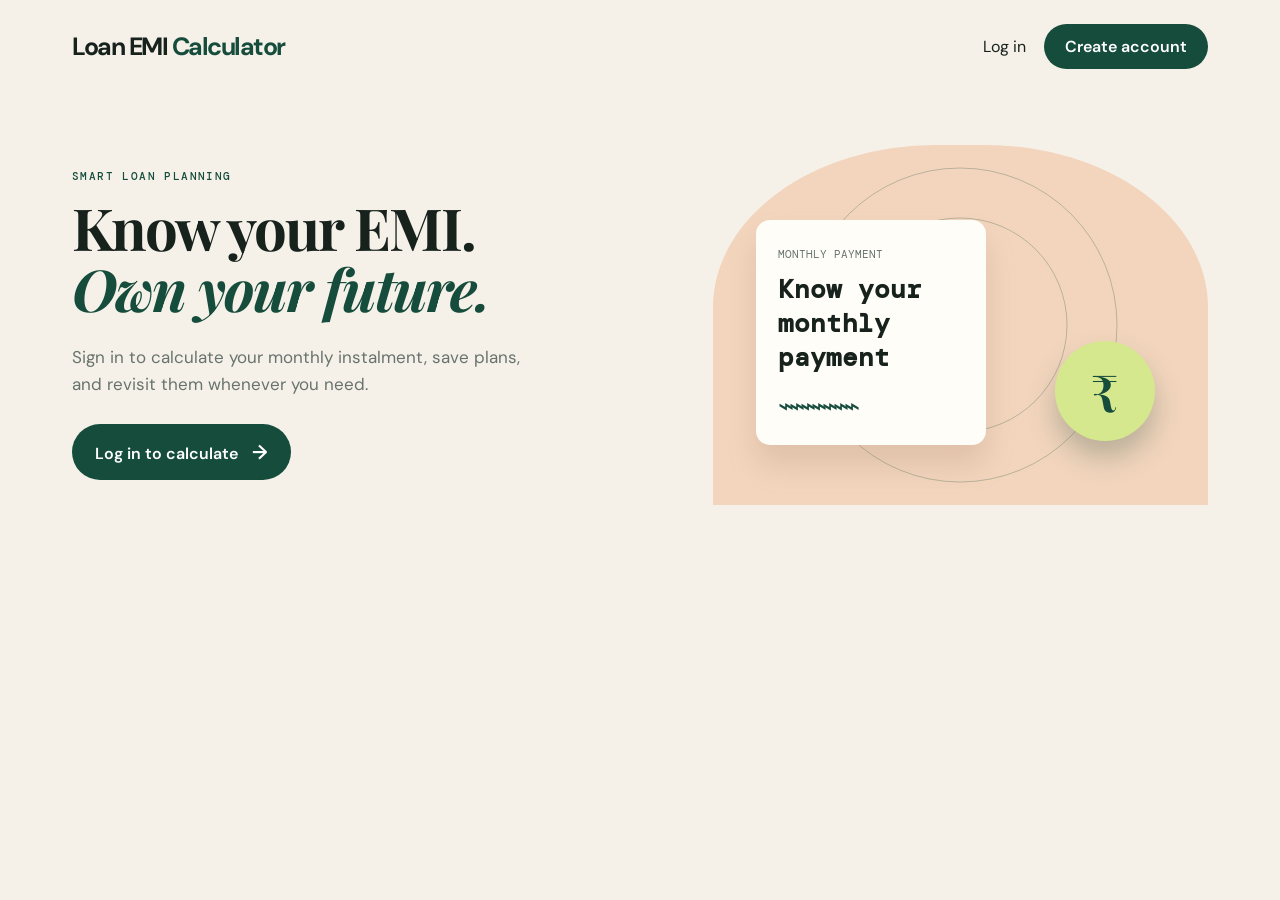
==== index.html @ 51493fc9 "Add files via upload" ====
<!doctype html>
<html lang="en">
<head><meta charset="utf-8"><meta name="viewport" content="width=device-width,initial-scale=1"><title>Loan EMI Calculator</title><link rel="stylesheet" href="/style.css"></head>
<body>
  <main>
    <nav><a class="brand" href="#" id="brandLink">Loan EMI <span>Calculator</span></a><div id="nav-actions"><button class="link" onclick="showAuth('login')">Log in</button><button class="pill" onclick="showAuth('signup')">Create account</button></div></nav>
    <section id="landing" class="hero"><div><p class="eyebrow">SMART LOAN PLANNING</p><h1>Know your EMI.<br><em>Own your future.</em></h1><p class="intro">Sign in to calculate your monthly instalment, save plans, and revisit them whenever you need.</p><button class="pill large" id="landingCta">Log in to calculate <span>&rarr;</span></button></div><div class="hero-art"><div class="orbit o1"></div><div class="orbit o2"></div><div class="card-mini"><small>MONTHLY PAYMENT</small><strong id="hero-emi">Know your<br>monthly payment</strong><div class="spark">⌁⌁⌁⌁⌁⌁⌁</div></div><div class="coin">₹</div></div></section>
    <div id="appView" class="hidden">
      <section id="calculator" class="calc-wrap"><div class="form-panel"><p class="eyebrow">LOAN CALCULATOR</p><h2>Build your repayment plan</h2><label>Loan amount <output id="amountOut">₹ 25,00,000</output></label><input id="amount" type="range" min="100000" max="10000000" step="50000" value="2500000"><div class="range-ends"><span>₹ 1 lakh</span><span>₹ 1 crore</span></div><label>Interest rate <output id="rateOut">8.5%</output></label><input id="rate" type="range" min="1" max="25" step="0.1" value="8.5"><div class="range-ends"><span>1%</span><span>25%</span></div><label>Loan tenure <output id="tenureOut">10 years</output></label><input id="tenure" type="range" min="1" max="30" value="10"><div class="range-ends"><span>1 year</span><span>30 years</span></div><div class="save-row"><input id="loanName" placeholder="Name this plan (optional)"><button class="pill" id="saveBtn">Save plan</button></div></div><div class="result-panel"><p class="eyebrow">YOUR ESTIMATE</p><p class="result-label">Monthly EMI</p><div class="emi" id="emi">₹ 0</div><p class="result-note">for <span id="months">120</span> monthly payments</p><div class="breakdown"><div><span>Principal amount</span><b id="principal">₹ 0</b></div><div><span>Total interest</span><b id="interest">₹ 0</b></div><div><span>Total payment</span><b id="total">₹ 0</b></div></div><div class="bar"><i id="principalBar"></i></div><div class="legend"><span><i></i> Principal</span><span><i></i> Interest</span></div></div></section>
      <section id="historyView" class="history hidden"><div><p class="eyebrow">SAVED PLANS</p><h2>Your calculation history</h2></div><div id="historyList" class="history-list"><p class="empty">No saved plans yet.</p></div></section>
    </div>
  </main>
  <div id="modal" class="modal hidden"><div class="modal-box"><button class="close" onclick="closeAuth()">×</button><p class="eyebrow" id="modalLabel">WELCOME BACK</p><h2 id="modalTitle">Log in to Loan EMI Calculator</h2><form id="authForm"><div id="nameGroup" class="hidden"><label>Your name<input id="authName" autocomplete="name" placeholder="Aarav Sharma"></label></div><label>Email address<input id="authEmail" type="email" autocomplete="email" placeholder="you@example.com" required></label><label>Password<input id="authPassword" type="password" autocomplete="current-password" placeholder="At least 6 characters" required></label><button class="pill full" id="authSubmit">Continue</button></form><form id="otpForm" class="hidden"><p class="otp-copy">Enter the six-digit code generated for <b id="otpEmail"></b>.</p><label>Verification code<input id="otpCode" inputmode="numeric" autocomplete="one-time-code" maxlength="6" placeholder="000000" required></label><p id="demoOtp" class="demo-otp"></p><button class="pill full">Verify and continue</button><button type="button" class="text-btn resend" onclick="requestOtp()">Generate a new code</button></form><p id="switchText">New here? <button class="text-btn" onclick="showAuth('signup')">Create an account</button></p><p id="authError" class="error"></p></div></div>
  <script src="/app.js"></script>
</body></html>
---- style.css ----
@import url('https://fonts.googleapis.com/css2?family=DM+Mono&family=DM+Sans:opsz,wght@9..40,400;9..40,500;9..40,600;9..40,700&family=Playfair+Display:ital,wght@0,600;0,700;1,600&display=swap');
:root{--ink:#17221d;--forest:#164c3c;--cream:#f5f1e9;--peach:#f3d5bd;--lime:#d6e88e;--muted:#68736d}*{box-sizing:border-box}body{margin:0;background:var(--cream);color:var(--ink);font-family:'DM Sans',sans-serif}main{max-width:1200px;margin:auto;padding:0 32px}nav{height:92px;display:flex;align-items:center;justify-content:space-between}.brand{font-size:25px;font-weight:700;color:var(--ink);text-decoration:none;letter-spacing:-1.5px}.brand span{color:var(--forest)}button{font:inherit;cursor:pointer;border:0}.link{background:none;padding:10px 18px;color:var(--ink)}.pill{background:var(--forest);color:white;border-radius:999px;padding:12px 21px;font-weight:600}.pill:hover{background:#0e382b}.hero{min-height:465px;display:grid;grid-template-columns:1.1fr .9fr;align-items:center;gap:35px}.eyebrow{font:500 11px 'DM Mono';letter-spacing:1.4px;color:var(--forest);margin:0 0 14px}.hero h1{font:700 58px/1.05 'Playfair Display';letter-spacing:-2px;margin:0}.hero h1 em{color:var(--forest)}.intro{color:var(--muted);font-size:17px;line-height:1.6;max-width:470px;margin:25px 0}.large{padding:15px 23px}.large span{margin-left:10px;font-size:20px}.hero-art{height:360px;position:relative;overflow:hidden;border-radius:45% 45% 0 0;background:var(--peach)}.orbit{position:absolute;border:1px solid rgba(22,76,60,.26);border-radius:50%;left:50%;top:50%;transform:translate(-50%,-50%)}.o1{width:315px;height:315px}.o2{width:215px;height:215px}.card-mini{position:absolute;background:#fffdf8;border-radius:14px;padding:22px;left:43px;top:75px;width:230px;box-shadow:0 20px 30px #916e5b33}.card-mini small{font:11px 'DM Mono';color:var(--muted)}.card-mini strong{display:block;font:600 26px 'DM Mono';margin-top:9px}.spark{color:var(--forest);font-size:27px;letter-spacing:-5px;margin-top:14px}.coin{position:absolute;right:53px;bottom:64px;width:100px;height:100px;border-radius:50%;background:var(--lime);display:grid;place-items:center;font:600 51px 'Playfair Display';color:var(--forest);box-shadow:0 16px 28px #45604f55}.calc-wrap{display:grid;grid-template-columns:1.1fr .9fr;background:#fffdf8;border-radius:20px;overflow:hidden;box-shadow:0 15px 40px #36443b12;margin-top:36px}.form-panel{padding:47px 52px}.calc-wrap h2,.history h2{font:600 30px 'Playfair Display';letter-spacing:-.7px;margin:0 0 36px}.form-panel label{display:flex;justify-content:space-between;font-size:14px;margin-top:26px}.form-panel output{font:500 14px 'DM Mono';color:var(--forest)}input[type=range]{appearance:none;width:100%;height:5px;background:#dce2da;border-radius:10px;margin:18px 0 0}input[type=range]::-webkit-slider-thumb{appearance:none;width:18px;height:18px;border-radius:50%;background:var(--forest);border:3px solid white;box-shadow:0 0 0 1px var(--forest)}.range-ends{display:flex;justify-content:space-between;color:#89928d;font:10px 'DM Mono'}.save-row{display:flex;gap:9px;margin-top:35px}.save-row input{min-width:0;flex:1}.save-row .pill{white-space:nowrap}.result-panel{background:var(--forest);color:white;padding:49px 48px}.result-panel .eyebrow{color:var(--lime)}.result-label{margin:40px 0 5px;color:#c3d5cd;font-size:14px}.emi{font:600 43px 'DM Mono';letter-spacing:-2px}.result-note{font-size:12px;color:#adc1b7;margin-top:8px}.breakdown{border-top:1px solid #ffffff2d;margin-top:35px}.breakdown div{display:flex;justify-content:space-between;border-bottom:1px solid #ffffff20;padding:14px 0;font-size:13px;color:#c1d0c8}.breakdown b{color:white;font:500 13px 'DM Mono'}.bar{height:10px;background:#ffffff2a;border-radius:8px;margin-top:27px;overflow:hidden}.bar i{display:block;background:var(--lime);height:100%;border-radius:8px;width:60%}.legend{display:flex;gap:20px;font-size:11px;color:#c1d0c8;margin-top:10px}.legend i{display:inline-block;width:7px;height:7px;background:var(--lime);border-radius:50%;margin-right:4px}.legend span+span i{background:#ffffff4d}.history{padding:85px 0}.history h2{margin-bottom:24px}.history-list{display:grid;grid-template-columns:repeat(3,1fr);gap:16px}.history-card{padding:19px;background:#fffdf8;border-radius:12px;border:1px solid #e6e1d8}.history-card h3{margin:0 0 12px;font-size:16px}.history-card b{font:500 20px 'DM Mono';color:var(--forest)}.history-card p{margin:9px 0 0;color:var(--muted);font:12px 'DM Mono'}.empty{color:var(--muted);font-size:14px}.modal{position:fixed;inset:0;background:#14281e88;display:grid;place-items:center;padding:20px;z-index:10}.hidden{display:none!important}.modal-box{width:min(430px,100%);position:relative;background:#fffdf8;border-radius:18px;padding:43px}.modal-box h2{font:600 29px 'Playfair Display';margin:0 0 26px}.close{position:absolute;right:18px;top:13px;font-size:27px;background:none;color:var(--muted)}.modal label{display:block;font-size:13px;margin:15px 0}.modal input,.save-row input{width:100%;border:1px solid #d8dcd6;border-radius:8px;padding:12px;margin-top:7px;background:white;font:14px 'DM Sans'}.full{width:100%;margin-top:12px}.modal-box>p:not(.eyebrow){font-size:13px;color:var(--muted);text-align:center;margin:22px 0 0}.text-btn{background:none;color:var(--forest);font-weight:700;padding:0}.error{color:#b33737!important;min-height:18px}@media(max-width:760px){main{padding:0 20px}nav{height:75px}.hero{grid-template-columns:1fr;padding:45px 0}.hero h1{font-size:44px}.hero-art{height:270px}.calc-wrap{grid-template-columns:1fr}.form-panel,.result-panel{padding:36px 27px}.history-list{grid-template-columns:1fr}.hero-art{display:none}}
 .otp-copy{font-size:14px!important;text-align:left!important;margin:0 0 18px!important}.demo-otp{background:var(--lime);color:var(--forest)!important;border-radius:8px;padding:11px;text-align:center!important;font:600 17px 'DM Mono'!important}.resend{display:block;margin:17px auto 0}
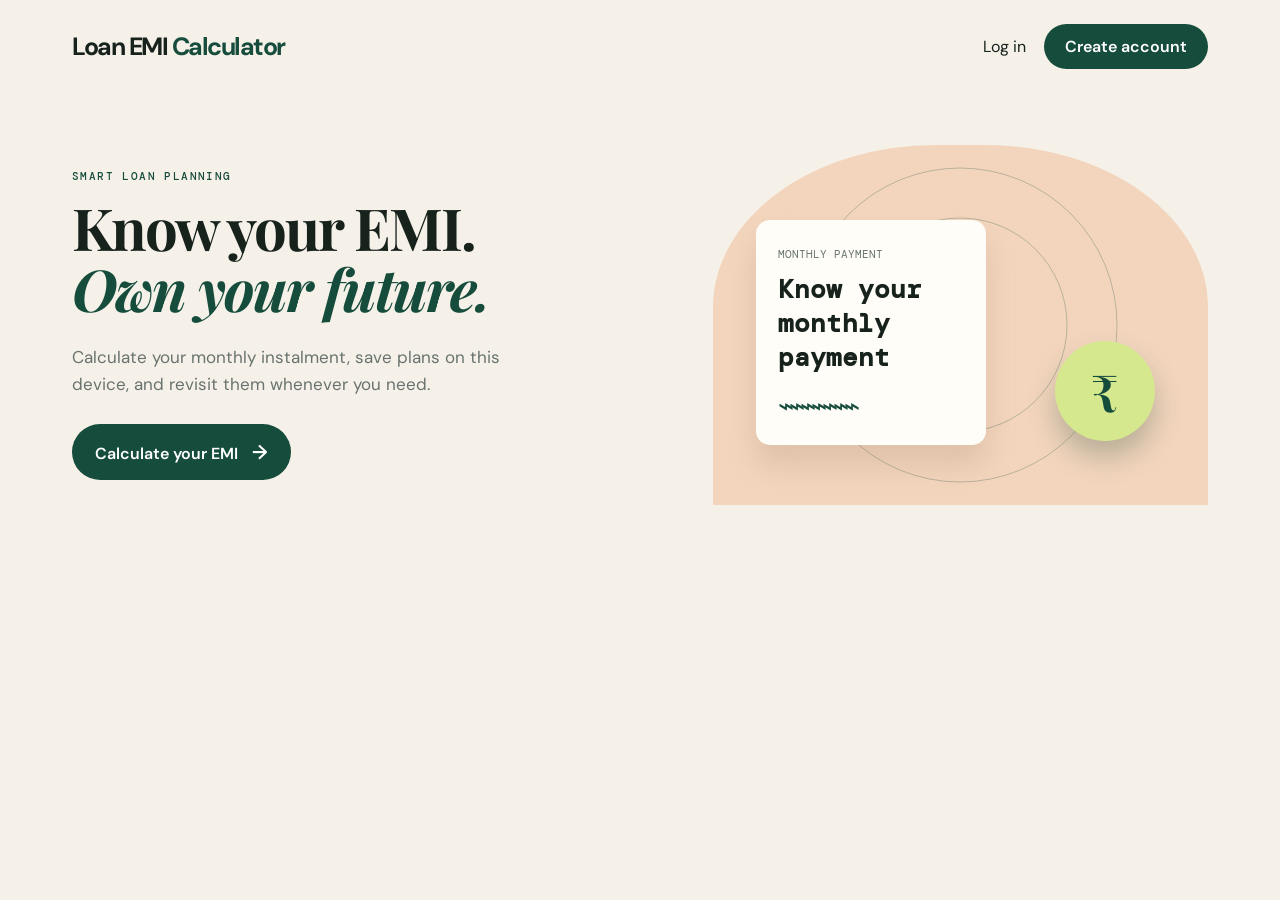
==== commit 8c1735db: "Add files via upload" ====
--- a/index.html
+++ b/index.html
@@ -1,15 +1,36 @@
 <!doctype html>
 <html lang="en">
-<head><meta charset="utf-8"><meta name="viewport" content="width=device-width,initial-scale=1"><title>Loan EMI Calculator</title><link rel="stylesheet" href="/style.css"></head>
+<head>
+  <meta charset="utf-8">
+  <meta name="viewport" content="width=device-width, initial-scale=1">
+  <meta name="description" content="A simple Indian loan EMI calculator with saved plans.">
+  <title>Loan EMI Calculator</title>
+  <link rel="stylesheet" href="./style.css">
+</head>
 <body>
   <main>
-    <nav><a class="brand" href="#" id="brandLink">Loan EMI <span>Calculator</span></a><div id="nav-actions"><button class="link" onclick="showAuth('login')">Log in</button><button class="pill" onclick="showAuth('signup')">Create account</button></div></nav>
-    <section id="landing" class="hero"><div><p class="eyebrow">SMART LOAN PLANNING</p><h1>Know your EMI.<br><em>Own your future.</em></h1><p class="intro">Sign in to calculate your monthly instalment, save plans, and revisit them whenever you need.</p><button class="pill large" id="landingCta">Log in to calculate <span>&rarr;</span></button></div><div class="hero-art"><div class="orbit o1"></div><div class="orbit o2"></div><div class="card-mini"><small>MONTHLY PAYMENT</small><strong id="hero-emi">Know your<br>monthly payment</strong><div class="spark">⌁⌁⌁⌁⌁⌁⌁</div></div><div class="coin">₹</div></div></section>
+    <nav>
+      <a class="brand" href="#" id="brandLink">Loan EMI <span>Calculator</span></a>
+      <div id="nav-actions"><button class="link" id="loginButton">Log in</button><button class="pill" id="signupButton">Create account</button></div>
+    </nav>
+    <section id="landing" class="hero">
+      <div><p class="eyebrow">SMART LOAN PLANNING</p><h1>Know your EMI.<br><em>Own your future.</em></h1><p class="intro">Calculate your monthly instalment, save plans on this device, and revisit them whenever you need.</p><button class="pill large" id="landingCta">Calculate your EMI <span>&rarr;</span></button></div>
+      <div class="hero-art"><div class="orbit o1"></div><div class="orbit o2"></div><div class="card-mini"><small>MONTHLY PAYMENT</small><strong>Know your<br>monthly payment</strong><div class="spark">⌁⌁⌁⌁⌁⌁⌁</div></div><div class="coin">₹</div></div>
+    </section>
     <div id="appView" class="hidden">
-      <section id="calculator" class="calc-wrap"><div class="form-panel"><p class="eyebrow">LOAN CALCULATOR</p><h2>Build your repayment plan</h2><label>Loan amount <output id="amountOut">₹ 25,00,000</output></label><input id="amount" type="range" min="100000" max="10000000" step="50000" value="2500000"><div class="range-ends"><span>₹ 1 lakh</span><span>₹ 1 crore</span></div><label>Interest rate <output id="rateOut">8.5%</output></label><input id="rate" type="range" min="1" max="25" step="0.1" value="8.5"><div class="range-ends"><span>1%</span><span>25%</span></div><label>Loan tenure <output id="tenureOut">10 years</output></label><input id="tenure" type="range" min="1" max="30" value="10"><div class="range-ends"><span>1 year</span><span>30 years</span></div><div class="save-row"><input id="loanName" placeholder="Name this plan (optional)"><button class="pill" id="saveBtn">Save plan</button></div></div><div class="result-panel"><p class="eyebrow">YOUR ESTIMATE</p><p class="result-label">Monthly EMI</p><div class="emi" id="emi">₹ 0</div><p class="result-note">for <span id="months">120</span> monthly payments</p><div class="breakdown"><div><span>Principal amount</span><b id="principal">₹ 0</b></div><div><span>Total interest</span><b id="interest">₹ 0</b></div><div><span>Total payment</span><b id="total">₹ 0</b></div></div><div class="bar"><i id="principalBar"></i></div><div class="legend"><span><i></i> Principal</span><span><i></i> Interest</span></div></div></section>
-      <section id="historyView" class="history hidden"><div><p class="eyebrow">SAVED PLANS</p><h2>Your calculation history</h2></div><div id="historyList" class="history-list"><p class="empty">No saved plans yet.</p></div></section>
+      <section id="calculator" class="calc-wrap">
+        <div class="form-panel"><p class="eyebrow">LOAN CALCULATOR</p><h2>Build your repayment plan</h2>
+          <label>Loan amount <output id="amountOut">₹25,00,000</output></label><input id="amount" type="range" min="100000" max="10000000" step="50000" value="2500000"><div class="range-ends"><span>₹1 lakh</span><span>₹1 crore</span></div>
+          <label>Interest rate <output id="rateOut">8.5%</output></label><input id="rate" type="range" min="1" max="25" step="0.1" value="8.5"><div class="range-ends"><span>1%</span><span>25%</span></div>
+          <label>Loan tenure <output id="tenureOut">10 years</output></label><input id="tenure" type="range" min="1" max="30" value="10"><div class="range-ends"><span>1 year</span><span>30 years</span></div>
+          <div class="save-row"><input id="loanName" maxlength="60" placeholder="Name this plan (optional)"><button class="pill" id="saveBtn">Save plan</button></div>
+        </div>
+        <div class="result-panel"><p class="eyebrow">YOUR ESTIMATE</p><p class="result-label">Monthly EMI</p><div class="emi" id="emi">₹0</div><p class="result-note">for <span id="months">120</span> monthly payments</p><div class="breakdown"><div><span>Principal amount</span><b id="principal">₹0</b></div><div><span>Total interest</span><b id="interest">₹0</b></div><div><span>Total payment</span><b id="total">₹0</b></div></div><div class="bar"><i id="principalBar"></i></div><div class="legend"><span><i></i> Principal</span><span><i></i> Interest</span></div></div>
+      </section>
+      <section id="historyView" class="history hidden"><div><p class="eyebrow">SAVED PLANS</p><h2>Your calculation history</h2></div><div id="historyList" class="history-list"></div></section>
     </div>
   </main>
-  <div id="modal" class="modal hidden"><div class="modal-box"><button class="close" onclick="closeAuth()">×</button><p class="eyebrow" id="modalLabel">WELCOME BACK</p><h2 id="modalTitle">Log in to Loan EMI Calculator</h2><form id="authForm"><div id="nameGroup" class="hidden"><label>Your name<input id="authName" autocomplete="name" placeholder="Aarav Sharma"></label></div><label>Email address<input id="authEmail" type="email" autocomplete="email" placeholder="you@example.com" required></label><label>Password<input id="authPassword" type="password" autocomplete="current-password" placeholder="At least 6 characters" required></label><button class="pill full" id="authSubmit">Continue</button></form><form id="otpForm" class="hidden"><p class="otp-copy">Enter the six-digit code generated for <b id="otpEmail"></b>.</p><label>Verification code<input id="otpCode" inputmode="numeric" autocomplete="one-time-code" maxlength="6" placeholder="000000" required></label><p id="demoOtp" class="demo-otp"></p><button class="pill full">Verify and continue</button><button type="button" class="text-btn resend" onclick="requestOtp()">Generate a new code</button></form><p id="switchText">New here? <button class="text-btn" onclick="showAuth('signup')">Create an account</button></p><p id="authError" class="error"></p></div></div>
-  <script src="/app.js"></script>
-</body></html>
+  <div id="modal" class="modal hidden"><div class="modal-box"><button class="close" id="closeModal" aria-label="Close">×</button><p class="eyebrow" id="modalLabel">WELCOME</p><h2 id="modalTitle">Continue to Loan EMI Calculator</h2><form id="authForm"><div id="nameGroup" class="hidden"><label>Your name<input id="authName" autocomplete="name" placeholder="Aarav Sharma"></label></div><label>Email address<input id="authEmail" type="email" autocomplete="email" placeholder="you@example.com" required></label><label>Password<input id="authPassword" type="password" autocomplete="current-password" placeholder="At least 6 characters" required></label><button class="pill full" type="submit">Continue</button></form><p id="switchText"></p><p id="authError" class="error"></p></div></div>
+  <script src="./app.js"></script>
+</body>
+</html>
